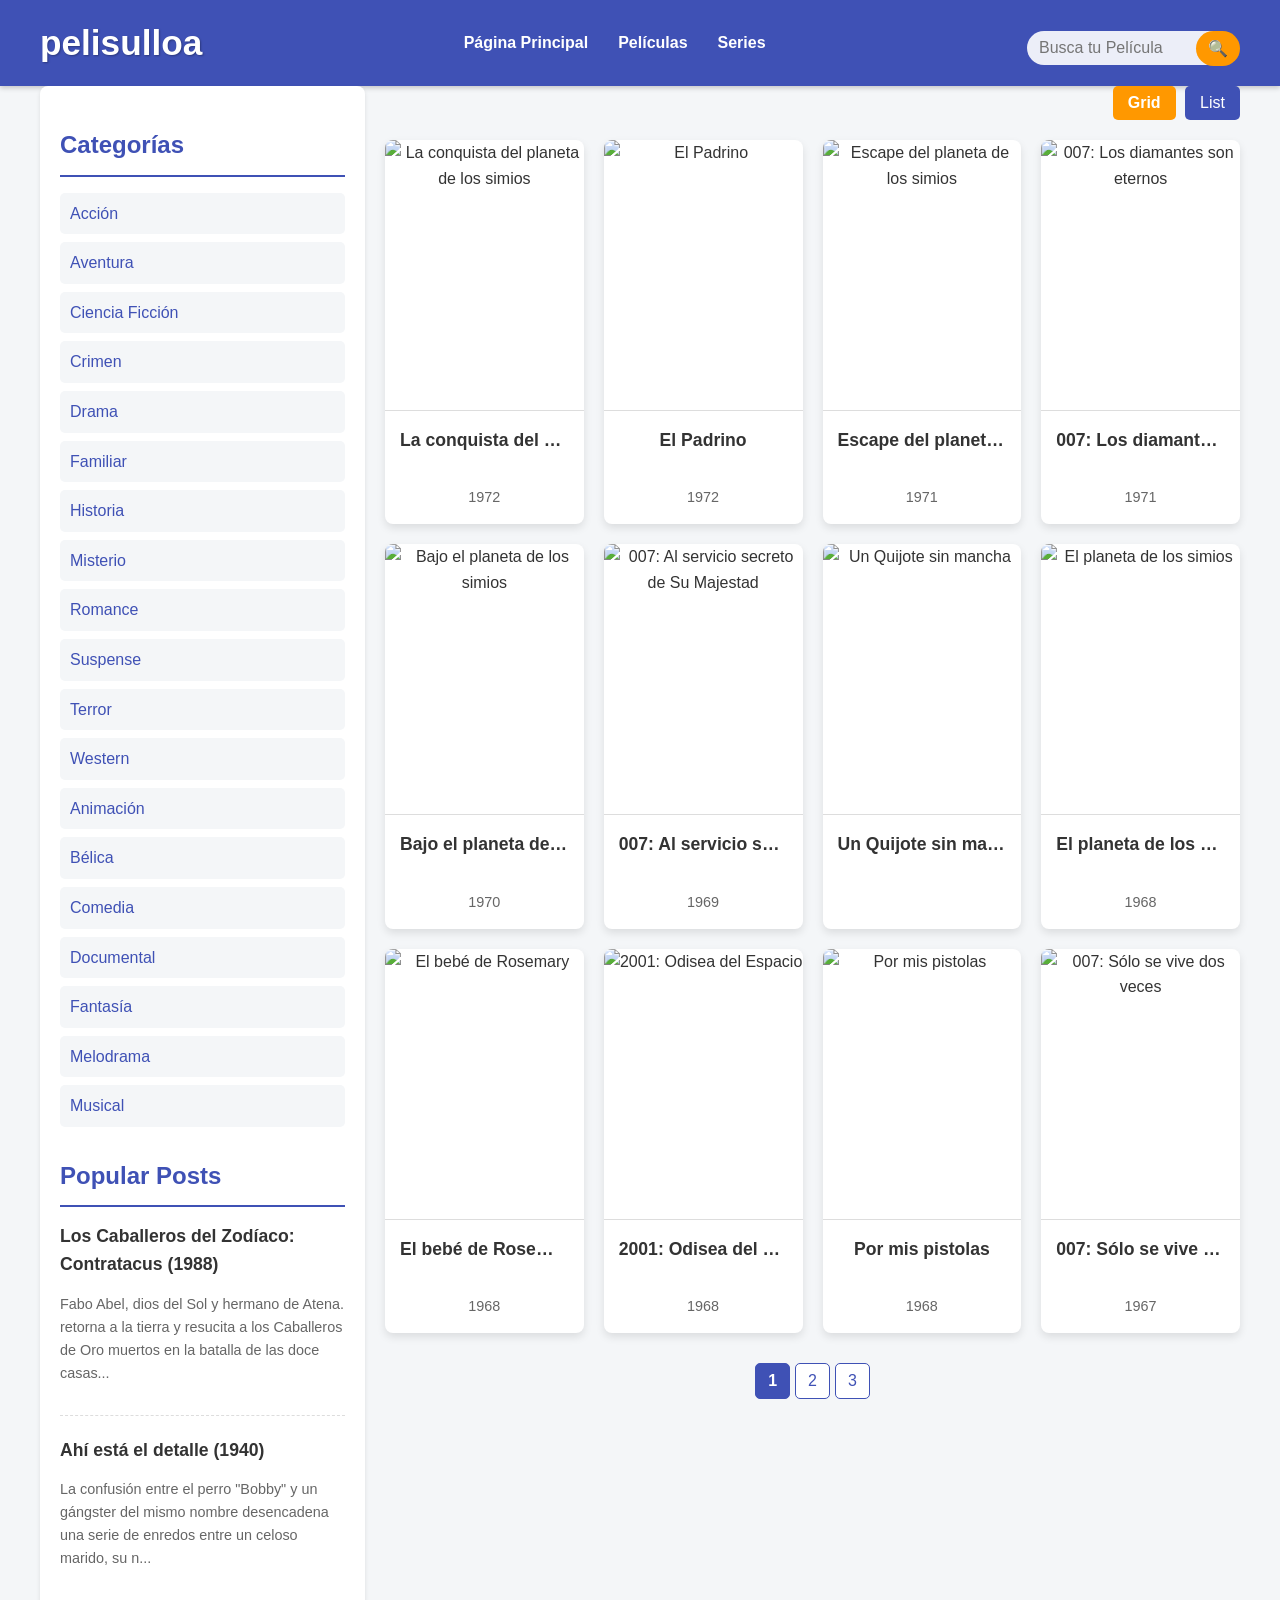
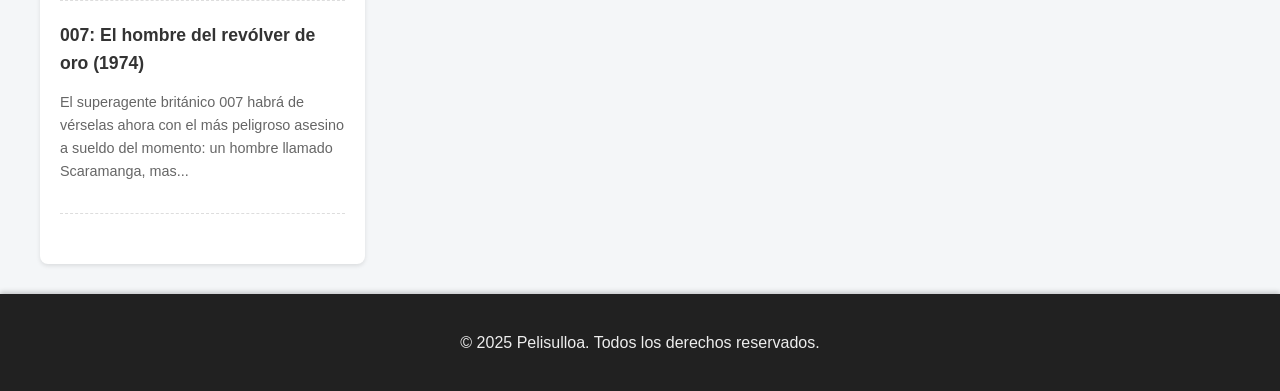
==== index.html @ 836b271b "Add files via upload" ====
<!DOCTYPE html>
<html lang="es">
<head>
    <meta charset="UTF-8">
    <meta name="viewport" content="width=device-width, initial-scale=1.0">
    <title>Pelisulloa</title>
    <link rel="stylesheet" href="style.css">
    <link rel="icon" href="https://www.google.com/s2/favicons?domain=pelisula.com" type="image/x-icon">
</head>
<body>
    <header>
        <div class="container header-content">
            <div class="logo">
                <h1>pelisulloa</h1></div>
            <nav>
                <ul>
                    <li><a href="index.html">Página Principal</a></li>
                    <li><a href="#">Películas</a></li>
                    <li><a href="#">Series</a></li>
                </ul>
            </nav>
            <div class="search-bar">
                <input type="text" id="searchInput" placeholder="Busca tu Película">
                <button id="searchButton">🔍</button>
            </div>
        </div>
    </header>

    <main class="container">
        <aside class="sidebar">
            <section class="labels-section">
                <h2>Categorías</h2>
                <ul class="labels-list">
                    <li><a href="#">Acción</a></li>
                    <li><a href="#">Aventura</a></li>
                    <li><a href="#">Ciencia Ficción</a></li>
                    <li><a href="#">Crimen</a></li>
                    <li><a href="#">Drama</a></li>
                    <li><a href="#">Familiar</a></li>
                    <li><a href="#">Historia</a></li>
                    <li><a href="#">Misterio</a></li>
                    <li><a href="#">Romance</a></li>
                    <li><a href="#">Suspense</a></li>
                    <li><a href="#">Terror</a></li>
                    <li><a href="#">Western</a></li>
                    <li><a href="#">Animación</a></li>
                    <li><a href="#">Bélica</a></li>
                    <li><a href="#">Comedia</a></li>
                    <li><a href="#">Documental</a></li>
                    <li><a href="#">Fantasía</a></li>
                    <li><a href="#">Melodrama</a></li>
                    <li><a href="#">Musical</a></li>
                </ul>
            </section>

            <section class="popular-posts-section">
                <h2>Popular Posts</h2>
                <div class="post">
                    <h3>Los Caballeros del Zodíaco: Contratacus (1988)</h3>
                    <p>Fabo Abel, dios del Sol y hermano de Atena. retorna a la tierra y resucita a los Caballeros de Oro muertos en la batalla de las doce casas...</p>
                </div>
                <div class="post">
                    <h3>Ahí está el detalle (1940)</h3>
                    <p>La confusión entre el perro "Bobby" y un gángster del mismo nombre desencadena una serie de enredos entre un celoso marido, su n...</p>
                </div>
                <div class="post">
                    <h3>007: El hombre del revólver de oro (1974)</h3>
                    <p>El superagente británico 007 habrá de vérselas ahora con el más peligroso asesino a sueldo del momento: un hombre llamado Scaramanga, mas...</p>
                </div>
            </section>
        </aside>

        <section class="movies-section">
            <div class="view-toggle">
                <button id="gridView" class="active">Grid</button>
                <button id="listView">List</button>
            </div>
            <div id="moviesContainer" class="movies-grid">
                </div>
            <div id="pagination" class="pagination">
                </div>
        </section>
    </main>

    <footer>
        <div class="container">
            <p>&copy; 2025 Pelisulloa. Todos los derechos reservados.</p>
        </div>
    </footer>

    <script src="script.js"></script>
</body>
</html>
---- style.css ----
/* Variables de color para un manejo fácil de temas */
:root {
    --primary-color: #3f51b5; /* Un azul vibrante */
    --accent-color: #ff9800;  /* Un naranja para acentos */
    --background-color: #f4f6f8; /* Fondo claro general */
    --card-background: #ffffff; /* Fondo para tarjetas y secciones principales */
    --text-color: #333; /* Color de texto principal */
    --light-text-color: #666; /* Color de texto secundario/ligero */
    --border-color: #ddd; /* Color para bordes sutiles */
    --hover-color: #5c6bc0; /* Color al pasar el ratón por elementos interactivos */
    --dark-background: #212121; /* Fondo oscuro para el pie de página o elementos especiales */
    --dark-text: #eee; /* Texto para fondos oscuros */
}

/* Base styles */
body {
    font-family: Arial, sans-serif;
    margin: 0;
    padding: 0;
    background-color: var(--background-color);
    color: var(--text-color);
    line-height: 1.6;
}

.container {
    max-width: 1200px;
    margin: 0 auto;
    padding: 0 20px;
}

a {
    text-decoration: none;
    color: var(--primary-color);
}

a:hover {
    color: var(--hover-color);
}

/* Header */
header {
    background-color: var(--primary-color);
    color: #fff;
    padding: 15px 0;
    box-shadow: 0 2px 5px rgba(0,0,0,0.2);
}

.header-content {
    display: flex;
    justify-content: space-between;
    align-items: center;
    flex-wrap: wrap; /* Permite que los elementos se envuelvan en pantallas pequeñas */
}

.logo h1 {
    margin: 0;
    font-size: 2.2em;
    color: #fff;
    text-shadow: 1px 1px 2px rgba(0,0,0,0.3);
}

.logo p {
    margin: 0;
    font-size: 0.8em;
    opacity: 0.8;
}

nav ul {
    list-style: none;
    margin: 0;
    padding: 0;
    display: flex;
    flex-wrap: wrap; /* Permite que los elementos de navegación se envuelvan */
    justify-content: center; /* Centra los elementos de navegación en líneas múltiples */
}

nav ul li {
    margin: 0 15px;
}

nav ul li a {
    color: #fff;
    font-weight: bold;
    padding: 5px 0;
    transition: color 0.3s ease;
}

nav ul li a:hover {
    color: var(--accent-color);
}

.search-bar {
    display: flex;
    align-items: center;
    margin-top: 10px; /* Espacio para dispositivos móviles */
}

.search-bar input {
    border: none;
    padding: 8px 12px;
    border-radius: 20px;
    outline: none;
    font-size: 1em;
    width: 180px;
    background-color: rgba(255,255,255,0.9);
    color: var(--text-color);
}

.search-bar button {
    background-color: var(--accent-color);
    border: none;
    padding: 8px 12px;
    border-radius: 20px;
    margin-left: -35px; /* Superpone el botón sobre el input para el icono */
    cursor: pointer;
    color: #fff;
    font-size: 1em;
    transition: background-color 0.3s ease;
}

.search-bar button:hover {
    background-color: #e68a00;
}

/* Main content layout */
main {
    display: flex;
    gap: 20px;
    padding: 20px 0;
    flex-wrap: wrap; /* Permite que el contenido principal y la barra lateral se envuelvan */
}

.sidebar {
    flex: 1; /* Ocupa 1 parte del espacio */
    min-width: 250px; /* Ancho mínimo para la barra lateral */
    background-color: var(--card-background);
    padding: 20px;
    border-radius: 8px;
    box-shadow: 0 2px 4px rgba(0,0,0,0.1);
}

.sidebar section {
    margin-bottom: 30px;
}

.sidebar h2 {
    font-size: 1.5em;
    color: var(--primary-color);
    margin-bottom: 15px;
    border-bottom: 2px solid var(--primary-color);
    padding-bottom: 10px;
}

.labels-list {
    list-style: none;
    padding: 0;
}

.labels-list li {
    margin-bottom: 8px;
}

.labels-list li a {
    display: block;
    padding: 8px 10px;
    background-color: var(--background-color);
    border-radius: 5px;
    transition: background-color 0.3s ease;
}

.labels-list li a:hover {
    background-color: var(--border-color);
}

.popular-posts-section .post {
    margin-bottom: 20px;
    padding-bottom: 15px;
    border-bottom: 1px dashed var(--border-color);
}

.popular-posts-section .post h3 {
    font-size: 1.1em;
    margin-top: 0;
    margin-bottom: 5px;
    color: var(--text-color);
}

.popular-posts-section .post p {
    font-size: 0.9em;
    color: var(--light-text-color);
}

.movies-section {
    flex: 3; /* Ocupa 3 partes del espacio */
    min-width: 65%; /* Ancho mínimo para la sección de películas */
}

/* View Toggle (Grid/List) */
.view-toggle {
    text-align: right;
    margin-bottom: 20px;
}

.view-toggle button {
    background-color: var(--primary-color);
    color: #fff;
    border: none;
    padding: 8px 15px;
    cursor: pointer;
    font-size: 1em;
    border-radius: 5px;
    margin-left: 5px;
    transition: background-color 0.3s ease;
}

.view-toggle button:hover {
    background-color: var(--hover-color);
}

.view-toggle button.active {
    background-color: var(--accent-color);
    font-weight: bold;
}

/* Movie Grid */
.movies-grid {
    display: grid;
    grid-template-columns: repeat(auto-fill, minmax(180px, 1fr)); /* Responsive grid */
    gap: 20px;
}

.movie-card {
    background-color: var(--card-background);
    border-radius: 8px;
    overflow: hidden;
    box-shadow: 0 4px 8px rgba(0,0,0,0.1);
    transition: transform 0.2s ease, box-shadow 0.2s ease;
    text-align: center;
    height: 100%; /* Ensure cards fill grid space */
    display: flex;
    flex-direction: column;
    position: relative; /* For the link to cover the whole card */
}

.movie-card:hover {
    transform: translateY(-5px);
    box-shadow: 0 6px 12px rgba(0,0,0,0.15);
}

.movie-card a {
    display: block; /* Make the entire card clickable */
    color: inherit; /* Inherit text color */
    text-decoration: none; /* Remove underline */
    height: 100%;
    display: flex;
    flex-direction: column;
}

.movie-card img {
    width: 100%;
    height: 270px; /* Fixed height for posters */
    object-fit: cover; /* Ensures images cover the area without distortion */
    display: block;
    border-bottom: 1px solid var(--border-color);
}

.movie-info {
    padding: 15px;
    flex-grow: 1; /* Allows info to take remaining space */
    display: flex;
    flex-direction: column;
    justify-content: space-between; /* Pushes year to bottom if content varies */
}

.movie-info h3 {
    margin-top: 0;
    font-size: 1.1em;
    color: var(--text-color);
    white-space: nowrap; /* Prevents title from wrapping */
    overflow: hidden; /* Hides overflowed content */
    text-overflow: ellipsis; /* Adds ellipsis for overflow */
}

.movie-info p {
    font-size: 0.9em;
    color: var(--light-text-color);
    margin-bottom: 0;
}

/* Movie List View */
.movies-list {
    display: flex;
    flex-direction: column;
    gap: 15px;
}

.movies-list .movie-card {
    display: flex;
    flex-direction: row; /* Horizontal layout */
    text-align: left;
    height: auto; /* Allow height to adjust based on content */
}

.movies-list .movie-card img {
    width: 120px; /* Smaller image for list view */
    height: 180px; /* Fixed height for list view posters */
    object-fit: cover;
    border-bottom: none; /* Remove bottom border */
    border-right: 1px solid var(--border-color); /* Add right border */
    flex-shrink: 0; /* Prevent image from shrinking */
}

.movies-list .movie-info {
    padding: 15px 20px;
    display: block; /* Reset to block for list layout */
}

.movies-list .movie-info h3 {
    font-size: 1.3em; /* Larger title for list */
    white-space: normal; /* Allow title to wrap */
    overflow: visible;
    text-overflow: unset;
}

.movies-list .movie-info p {
    font-size: 1em; /* Larger year for list */
}


/* Pagination */
.pagination {
    display: flex;
    justify-content: center;
    margin-top: 30px;
    gap: 5px;
}

.pagination button {
    background-color: var(--card-background);
    color: var(--primary-color);
    border: 1px solid var(--primary-color);
    padding: 8px 12px;
    border-radius: 5px;
    cursor: pointer;
    font-size: 1em;
    transition: background-color 0.3s ease, color 0.3s ease;
}

.pagination button:hover {
    background-color: var(--primary-color);
    color: #fff;
}

.pagination button.active {
    background-color: var(--primary-color);
    color: #fff;
    font-weight: bold;
    cursor: default;
}

/* Footer */
footer {
    background-color: var(--dark-background);
    color: var(--dark-text);
    text-align: center;
    padding: 20px 0;
    margin-top: 30px;
    box-shadow: 0 -2px 5px rgba(0,0,0,0.2);
}

/* Responsive design */
@media (max-width: 992px) {
    .header-content {
        flex-direction: column;
        text-align: center;
    }
    nav ul {
        margin-top: 15px;
    }
    nav ul li {
        margin: 5px 10px;
    }
    .search-bar {
        margin-top: 15px;
        justify-content: center;
    }

    main {
        flex-direction: column; /* Apila el contenido principal y la barra lateral */
    }
    .sidebar, .movies-section, .movie-detail-content {
        min-width: unset; /* Elimina el ancho mínimo para permitir que ocupen el 100% */
        width: 100%; /* Ocupa todo el ancho disponible */
    }
}

@media (max-width: 768px) {
    .container {
        padding: 0 15px;
    }
    .logo h1 {
        font-size: 1.8em;
    }
    nav ul li {
        margin: 5px 8px;
    }
    nav ul li a {
        font-size: 0.9em;
    }
    .search-bar input {
        width: 150px;
    }
    .movies-grid {
        grid-template-columns: repeat(auto-fill, minmax(140px, 1fr)); /* Grid más pequeño */
    }
    .movie-card img {
        height: 200px; /* Ajuste para posters de tamaño más pequeño */
    }
    .movies-list .movie-card img {
        width: 90px;
        height: 140px;
    }
    .movies-list .movie-info h3 {
        font-size: 1.1em;
    }
    .movies-list .movie-info p {
        font-size: 0.9em;
    }

    /* Detail page responsive */
    .movie-info-header {
        flex-direction: column;
        align-items: center; /* Center items when stacked */
        text-align: center;
    }

    .movie-info-header img {
        width: 180px; /* Smaller image on mobile */
    }

    .synopsis-box {
        width: 100%; /* Full width for synopsis */
    }

    .related-movies-grid {
        grid-template-columns: repeat(auto-fill, minmax(120px, 1fr)); /* Related movies grid smaller */
    }
}

@media (max-width: 480px) {
    .header-content {
        padding-bottom: 10px;
    }
    nav ul {
        flex-direction: column; /* Apila los elementos de navegación */
        align-items: center;
        margin-top: 10px;
    }
    nav ul li {
        margin: 5px 0;
    }
    .search-bar {
        width: 100%;
        justify-content: center;
    }
    .search-bar input {
        width: 80%;
    }
    .movies-grid {
        grid-template-columns: repeat(auto-fill, minmax(120px, 1fr));
        gap: 10px;
    }
    .movie-card img {
        height: 180px;
    }
    .movie-info {
        padding: 10px;
    }
    .movie-info h3 {
        font-size: 1em;
    }
    .movie-info p {
        font-size: 0.8em;
    }
    .movies-list .movie-card {
        flex-direction: column; /* Stack on super small screens for list view */
        align-items: center;
    }
    .movies-list .movie-card img {
        width: 100%;
        height: auto;
        max-height: 160px;
        border-right: none;
        border-bottom: 1px solid var(--border-color);
    }
    .movies-list .movie-info {
        text-align: center;
        padding: 10px;
    }
}


/* Specific styles for the movie detail page */
.movie-detail-main {
    display: flex;
    gap: 20px;
    padding: 20px 0;
    flex-wrap: wrap;
}

.movie-detail-content {
    flex: 3; /* Occupies more space than the sidebar */
    min-width: 60%;
    background-color: var(--card-background);
    padding: 20px;
    border-radius: 8px;
    box-shadow: 0 2px 4px rgba(0,0,0,0.1);
}

.detail-page-title {
    font-size: 2em;
    color: var(--primary-color);
    margin-bottom: 20px;
    text-align: center;
}

.movie-info-header {
    display: flex;
    gap: 20px;
    margin-bottom: 30px;
    align-items: flex-start; /* Align items to the top */
    flex-wrap: wrap; /* Allow wrapping on smaller screens */
}

.movie-info-header img {
    width: 250px; /* Fixed width for poster on detail page */
    height: auto;
    border-radius: 8px;
    box-shadow: 0 4px 8px rgba(0,0,0,0.2);
    flex-shrink: 0; /* Prevent image from shrinking */
}

.synopsis-box {
    flex-grow: 1; /* Allows synopsis to take remaining space */
    background-color: var(--background-color);
    border: 1px solid var(--border-color);
    border-radius: 8px;
    padding: 20px;
}

.synopsis-box h3 {
    font-size: 1.3em;
    color: var(--primary-color);
    margin-bottom: 10px;
    text-align: center;
    border-bottom: 1px dashed var(--border-color);
    padding-bottom: 8px;
}

.synopsis-box p {
    font-size: 1em;
    line-height: 1.7;
    color: var(--text-color);
}

.video-player-container {
    margin-bottom: 30px;
    background-color: #000; /* Dark background for player */
    border-radius: 8px;
    overflow: hidden; /* Ensures video corners match container */
    box-shadow: 0 4px 12px rgba(0,0,0,0.3);
}

.video-player-container video {
    display: block;
    max-width: 100%;
    height: auto; /* Ensures aspect ratio is maintained */
}

.player-controls {
    background-color: var(--card-background);
    padding: 15px;
    border-top: 1px solid var(--border-color);
}

.server-options {
    display: flex;
    flex-wrap: wrap;
    gap: 10px;
    align-items: center;
}

.server-options h4 {
    color: var(--text-color);
    margin-right: 10px;
    font-size: 1.1em;
}

.server-btn {
    background-color: var(--primary-color);
    color: #fff;
    border: none;
    padding: 10px 15px;
    border-radius: 5px;
    cursor: pointer;
    font-size: 0.95em;
    transition: background-color 0.3s ease, transform 0.2s ease;
}

.server-btn:hover {
    background-color: var(--hover-color);
    transform: translateY(-2px);
}

.server-btn.active-server {
    background-color: var(--accent-color); /* Highlight active server */
    color: var(--text-color);
    font-weight: bold;
}

.server-btn.download-btn {
    background-color: #28a745; /* Green for download button */
    color: #fff;
}

.server-btn.download-btn:hover {
    background-color: #218838;
}

.browser-recommendation {
    text-align: center;
    font-size: 0.9em;
    color: var(--light-text-color);
    margin-top: 15px;
}

.related-movies-section {
    margin-top: 40px;
    margin-bottom: 40px;
}

.related-movies-section h3 {
    font-size: 1.4em;
    color: var(--primary-color);
    margin-bottom: 20px;
    border-bottom: 2px solid var(--primary-color);
    padding-bottom: 10px;
}

.related-movies-grid {
    display: grid;
    grid-template-columns: repeat(auto-fill, minmax(150px, 1fr)); /* Similar to index grid but slightly smaller */
    gap: 15px;
}

/* Reusing .movie-card styles for related movies */
.related-movies-grid .movie-card {
    /* Adjustments for related movies */
    height: auto; /* Allow height to adjust */
}

.related-movies-grid .movie-card img {
    height: 220px; /* Adjust height of related movie posters */
}


.comment-section {
    margin-top: 40px;
    background-color: var(--background-color);
    padding: 20px;
    border-radius: 8px;
    box-shadow: 0 2px 4px rgba(0,0,0,0.1);
}

.comment-section h3 {
    font-size: 1.3em;
    color: var(--primary-color);
    margin-bottom: 15px;
}

.comment-section textarea {
    width: 100%;
    min-height: 100px;
    padding: 10px;
    border: 1px solid var(--border-color);
    border-radius: 5px;
    font-family: Arial, sans-serif;
    font-size: 1em;
    margin-bottom: 10px;
}

.comment-section button {
    background-color: var(--primary-color);
    color: #fff;
    border: none;
    padding: 10px 20px;
    border-radius: 5px;
    cursor: pointer;
    font-size: 1em;
    transition: background-color 0.3s ease;
}

.comment-section button:hover {
    background-color: var(--hover-color);
}
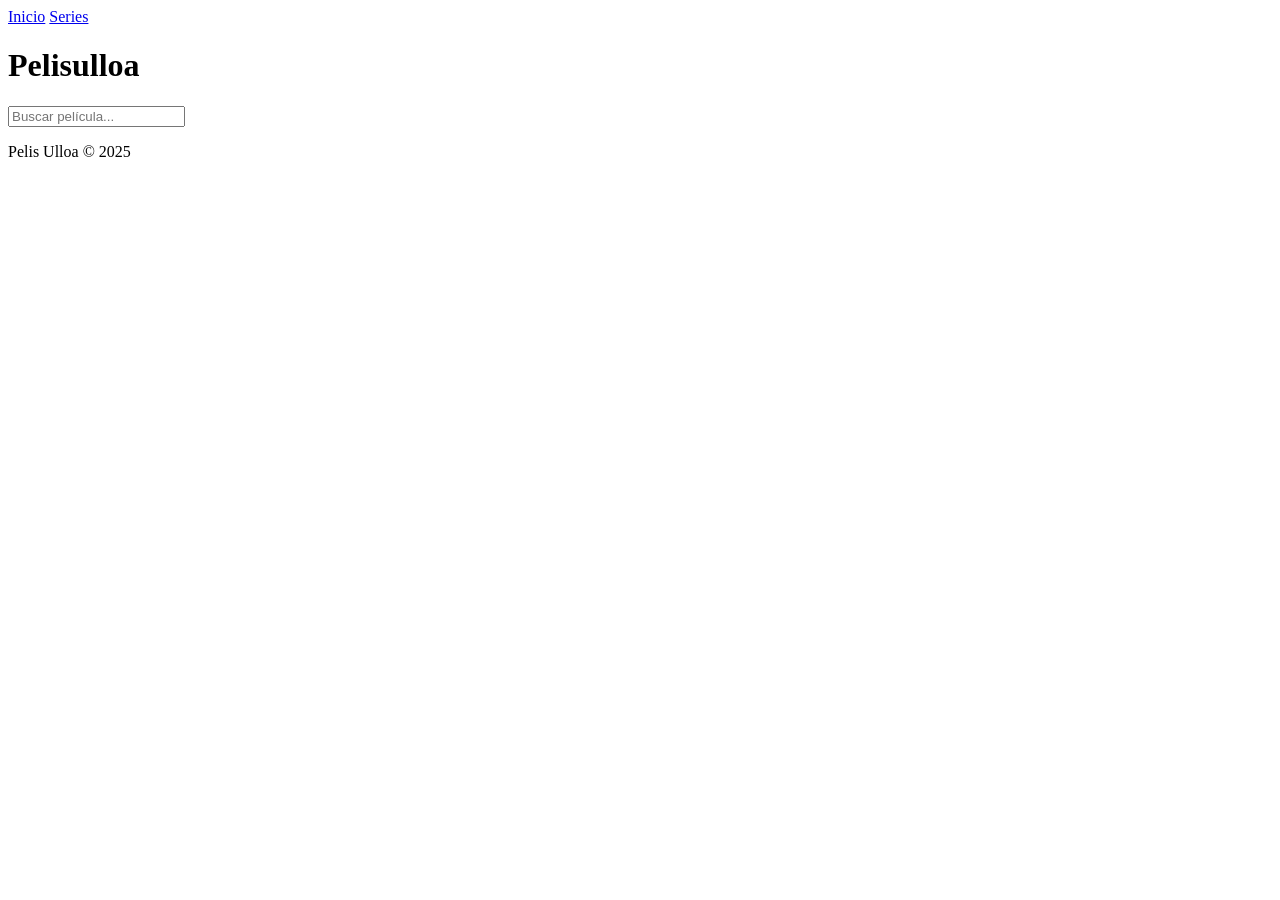
==== commit 2bae6f88: "Update index.html" ====
--- a/index.html
+++ b/index.html
@@ -1,93 +1,34 @@
 <!DOCTYPE html>
 <html lang="es">
 <head>
-    <meta charset="UTF-8">
-    <meta name="viewport" content="width=device-width, initial-scale=1.0">
-    <title>Pelisulloa</title>
-    <link rel="stylesheet" href="style.css">
-    <link rel="icon" href="https://www.google.com/s2/favicons?domain=pelisula.com" type="image/x-icon">
+  <meta charset="UTF-8" />
+  <meta name="viewport" content="width=device-width, initial-scale=1.0" />
+  <title>Pelisulloa</title>
+  <link rel="stylesheet" href="styles.css" />
 </head>
 <body>
-    <header>
-        <div class="container header-content">
-            <div class="logo">
-                <h1>pelisulloa</h1></div>
-            <nav>
-                <ul>
-                    <li><a href="index.html">Página Principal</a></li>
-                    <li><a href="#">Películas</a></li>
-                    <li><a href="#">Series</a></li>
-                </ul>
-            </nav>
-            <div class="search-bar">
-                <input type="text" id="searchInput" placeholder="Busca tu Película">
-                <button id="searchButton">🔍</button>
-            </div>
-        </div>
-    </header>
+  <header class="menu-principal">
+  <div class="contenedor-header">
+    <div class="botones-header">
+      <a href="index.html" class="btn-menu">Inicio</a>
+      <a href="series.html" class="btn-menu">Series</a>
+    </div>
+    <h1 class="titulo">Pelisulloa</h1>
+  </div>
+  <input type="text" id="buscador" placeholder="Buscar película..." />
+</header>
 
-    <main class="container">
-        <aside class="sidebar">
-            <section class="labels-section">
-                <h2>Categorías</h2>
-                <ul class="labels-list">
-                    <li><a href="#">Acción</a></li>
-                    <li><a href="#">Aventura</a></li>
-                    <li><a href="#">Ciencia Ficción</a></li>
-                    <li><a href="#">Crimen</a></li>
-                    <li><a href="#">Drama</a></li>
-                    <li><a href="#">Familiar</a></li>
-                    <li><a href="#">Historia</a></li>
-                    <li><a href="#">Misterio</a></li>
-                    <li><a href="#">Romance</a></li>
-                    <li><a href="#">Suspense</a></li>
-                    <li><a href="#">Terror</a></li>
-                    <li><a href="#">Western</a></li>
-                    <li><a href="#">Animación</a></li>
-                    <li><a href="#">Bélica</a></li>
-                    <li><a href="#">Comedia</a></li>
-                    <li><a href="#">Documental</a></li>
-                    <li><a href="#">Fantasía</a></li>
-                    <li><a href="#">Melodrama</a></li>
-                    <li><a href="#">Musical</a></li>
-                </ul>
-            </section>
+  <main>
+    <aside id="categorias"></aside>
+    <section id="galeria"></section>
+  </main>
 
-            <section class="popular-posts-section">
-                <h2>Popular Posts</h2>
-                <div class="post">
-                    <h3>Los Caballeros del Zodíaco: Contratacus (1988)</h3>
-                    <p>Fabo Abel, dios del Sol y hermano de Atena. retorna a la tierra y resucita a los Caballeros de Oro muertos en la batalla de las doce casas...</p>
-                </div>
-                <div class="post">
-                    <h3>Ahí está el detalle (1940)</h3>
-                    <p>La confusión entre el perro "Bobby" y un gángster del mismo nombre desencadena una serie de enredos entre un celoso marido, su n...</p>
-                </div>
-                <div class="post">
-                    <h3>007: El hombre del revólver de oro (1974)</h3>
-                    <p>El superagente británico 007 habrá de vérselas ahora con el más peligroso asesino a sueldo del momento: un hombre llamado Scaramanga, mas...</p>
-                </div>
-            </section>
-        </aside>
+  <div id="paginacion"></div>
 
-        <section class="movies-section">
-            <div class="view-toggle">
-                <button id="gridView" class="active">Grid</button>
-                <button id="listView">List</button>
-            </div>
-            <div id="moviesContainer" class="movies-grid">
-                </div>
-            <div id="pagination" class="pagination">
-                </div>
-        </section>
-    </main>
+  <footer>
+    <p>Pelis Ulloa © 2025</p>
+  </footer>
 
-    <footer>
-        <div class="container">
-            <p>&copy; 2025 Pelisulloa. Todos los derechos reservados.</p>
-        </div>
-    </footer>
-
-    <script src="script.js"></script>
+  <script src="script.js"></script>
 </body>
-</html>+</html>
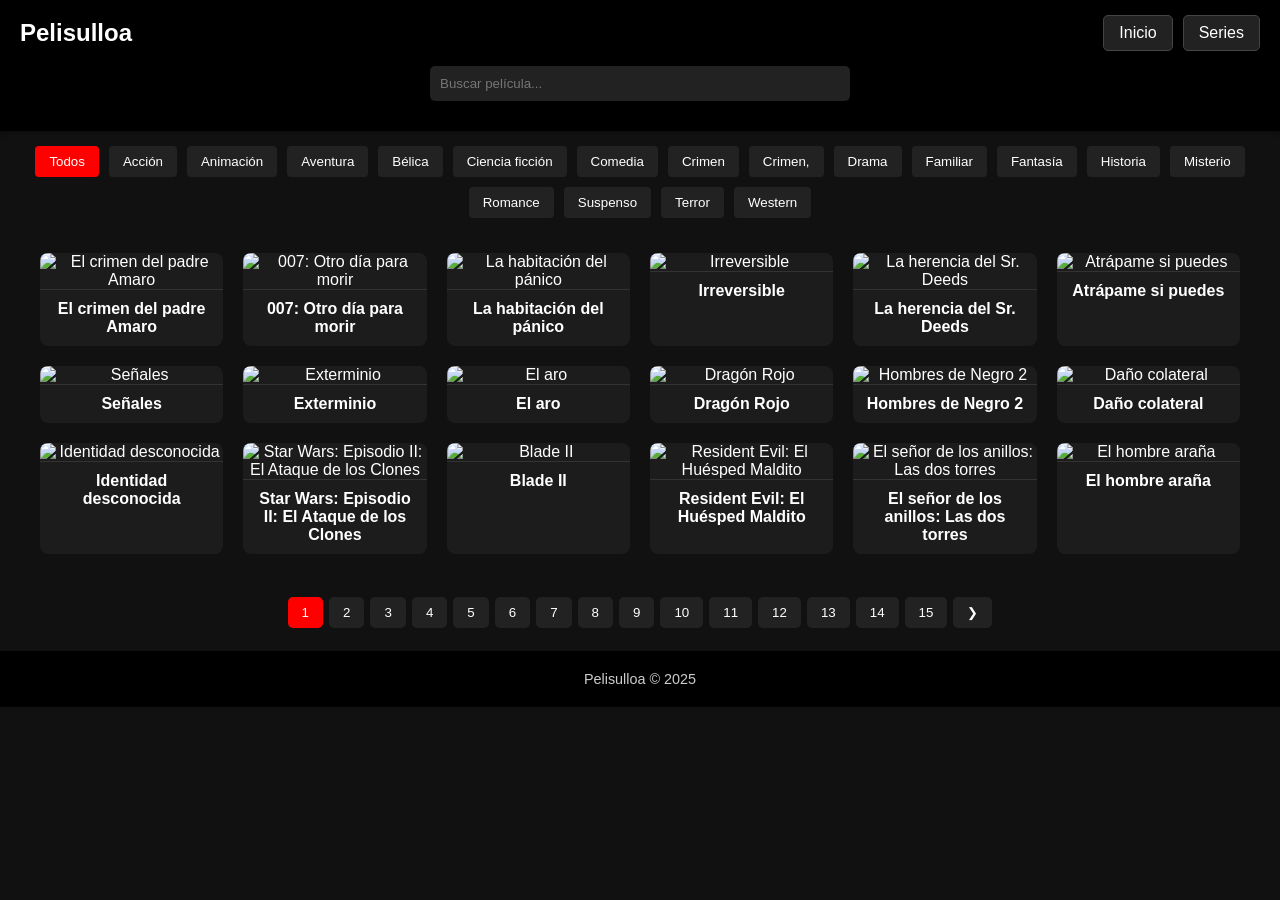
==== commit 64b2907b: "Update index.html" ====
--- a/index.html
+++ b/index.html
@@ -26,9 +26,10 @@
   <div id="paginacion"></div>
 
   <footer>
-    <p>Pelis Ulloa © 2025</p>
+    <p>Pelisulloa © 2025</p>
   </footer>
 
   <script src="script.js"></script>
 </body>
 </html>
+
--- a/styles.css
+++ b/styles.css
@@ -0,0 +1,337 @@
+/* === ESTILOS GENERALES === */
+body {
+  margin: 0;
+  font-family: Arial, sans-serif;
+  background-color: #111;
+  color: #fff;
+}
+
+a {
+  text-decoration: none;
+  color: white;
+}
+
+h1, h2, h3, p {
+  margin: 0;
+  padding: 0;
+}
+
+/* === ENCABEZADO === */
+.menu-principal {
+  background-color: #000;
+  padding: 15px 20px;
+  box-shadow: 0 2px 5px rgba(0,0,0,0.3);
+}
+
+.contenedor-header {
+  display: flex;
+  justify-content: space-between;
+  align-items: center;
+  flex-wrap: wrap;
+  flex-direction: row-reverse;
+}
+
+.titulo {
+  font-size: 1.5rem;
+  color: white;
+}
+
+.botones-header {
+  display: flex;
+  gap: 10px;
+}
+
+.btn-menu {
+  background-color: #222;
+  color: white;
+  padding: 8px 15px;
+  border-radius: 5px;
+  border: 1px solid #444;
+  transition: background 0.3s;
+}
+
+.btn-menu:hover {
+  background-color: red;
+}
+
+/* === BUSCADOR === */
+#buscador {
+  display: block;
+  margin: 15px auto;
+  padding: 10px;
+  width: 90%;
+  max-width: 400px;
+  border: none;
+  border-radius: 5px;
+  background-color: #222;
+  color: white;
+}
+
+/* === CATEGORÍAS === */
+#categorias {
+  display: flex;
+  flex-wrap: wrap;
+  gap: 10px;
+  padding: 15px 20px;
+  justify-content: center;
+}
+
+#categorias button {
+  background-color: #222;
+  color: white;
+  border: none;
+  padding: 8px 14px;
+  border-radius: 4px;
+  cursor: pointer;
+}
+
+#categorias button.activo,
+#categorias button:hover {
+  background-color: red;
+}
+
+/* === GALERÍA DE PELÍCULAS === */
+#galeria {
+  display: grid;
+  grid-template-columns: repeat(auto-fill, minmax(160px, 1fr));
+  gap: 20px;
+  padding: 20px;
+  max-width: 1200px;
+  margin: auto;
+}
+
+.pelicula {
+  background-color: #1c1c1c;
+  border-radius: 8px;
+  overflow: hidden;
+  transition: transform 0.2s;
+  text-align: center;
+}
+
+.pelicula:hover {
+  transform: scale(1.05);
+}
+
+.pelicula img {
+  width: 100%;
+  display: block;
+  border-bottom: 1px solid #333;
+}
+
+.pelicula h3 {
+  padding: 10px;
+  font-size: 1rem;
+  color: white;
+}
+
+/* Eliminar subrayado y color azul/morado */
+.pelicula a {
+  color: white;
+  text-decoration: none;
+}
+
+.pelicula a:visited {
+  color: white;
+}
+
+/* === PAGINACIÓN === */
+#paginacion {
+  text-align: center;
+  margin: 20px 0;
+}
+
+#paginacion button {
+  background-color: #222;
+  color: white;
+  border: none;
+  padding: 8px 14px;
+  margin: 3px;
+  border-radius: 5px;
+  cursor: pointer;
+}
+
+#paginacion button.activo {
+  background-color: red;
+}
+
+/* === DETALLE DE PELÍCULA === */
+.pelicula-detalle {
+  display: flex;
+  gap: 20px;
+  margin: 20px auto;
+  max-width: 1000px;
+  flex-wrap: wrap;
+  padding: 0 20px;
+}
+
+.poster {
+  width: 220px;
+  border-radius: 10px;
+}
+
+.info-pelicula {
+  flex: 1;
+  min-width: 250px;
+  color: white;
+}
+
+.info-pelicula h2 {
+  font-size: 1.8rem;
+  margin-bottom: 10px;
+}
+
+.info-pelicula p {
+  margin: 6px 0;
+}
+
+.bandera {
+  width: 20px;
+  vertical-align: middle;
+  margin-left: 5px;
+  border-radius: 3px;
+}
+
+/* === BOTONES DE REPRODUCTORES === */
+.botones-reproductores {
+  text-align: center;
+  margin: 30px 0 10px;
+}
+
+.botones-reproductores button {
+  background: #333;
+  color: white;
+  border: none;
+  padding: 8px 14px;
+  margin: 5px;
+  border-radius: 5px;
+  cursor: pointer;
+}
+
+.botones-reproductores button.activo {
+  background: red;
+}
+
+/* === REPRODUCTOR === */
+.reproductor-container {
+  text-align: center;
+  margin: 20px auto 40px;
+}
+
+#reproductor {
+  width: 90%;
+  max-width: 800px;
+  height: 450px;
+  border: none;
+  border-radius: 10px;
+  background: black;
+}
+
+/* === FOOTER === */
+footer {
+  text-align: center;
+  padding: 20px;
+  background-color: #000;
+  font-size: 0.9rem;
+  color: #ccc;
+}
+
+/* === RESPONSIVE PARA CELULARES === */
+@media (max-width: 768px) {
+  .contenedor-header {
+    flex-direction: column-reverse;
+    align-items: center;
+    gap: 10px;
+    text-align: center;
+  }
+
+  .botones-header {
+    flex-direction: row;
+    flex-wrap: wrap;
+    justify-content: center;
+    gap: 10px;
+  }
+
+  #buscador {
+    width: 90%;
+    max-width: none;
+  }
+
+  #categorias {
+    flex-direction: column;
+    align-items: center;
+  }
+
+  #galeria {
+    grid-template-columns: repeat(2, 1fr);
+    padding: 10px;
+  }
+
+  .pelicula-detalle {
+    flex-direction: column;
+    align-items: center;
+    text-align: center;
+  }
+
+  .poster {
+    width: 100%;
+    max-width: 280px;
+  }
+
+  .info-pelicula {
+    text-align: left;
+    width: 90%;
+    max-width: 500px;
+  }
+
+  #reproductor {
+    width: 95%;
+    height: 220px;
+  }
+
+  .botones-reproductores {
+    flex-wrap: wrap;
+  }
+
+  footer {
+    font-size: 0.8rem;
+  }
+}
+
+/* === BADGE DE CALIDAD === */
+.badge-calidad {
+  display: inline-block;
+  padding: 3px 3px;
+  font-size: 13px;
+  font-weight: bold;
+  color: white;
+  border-radius: 6px;
+  margin-left: 6px;
+  text-transform: uppercase;
+  min-width: 40px;
+  text-align: center;
+}
+
+/* Colores por calidad */
+.badge-fhd {
+  background: #dcfce7; /* Verde */
+  color: #016630;
+  border: 1px solid #05df72;
+}
+
+.badge-hd {
+  background: #8ec5ff; /* Azul */
+  color: #1447e6;
+  border: 1px solid #51a2ff;
+}
+
+.badge-sd {
+  background: #000; /* Negro */
+  color: #ffffff; /* Texto oscuro para mejor contraste */
+  border: 1px solid #ffffff;
+}
+
+.badge-mhd {
+  background: #fef9c2; /* Amarillo */
+  color: #894b00;
+  border: 1px solid #ffdf20;
+}
